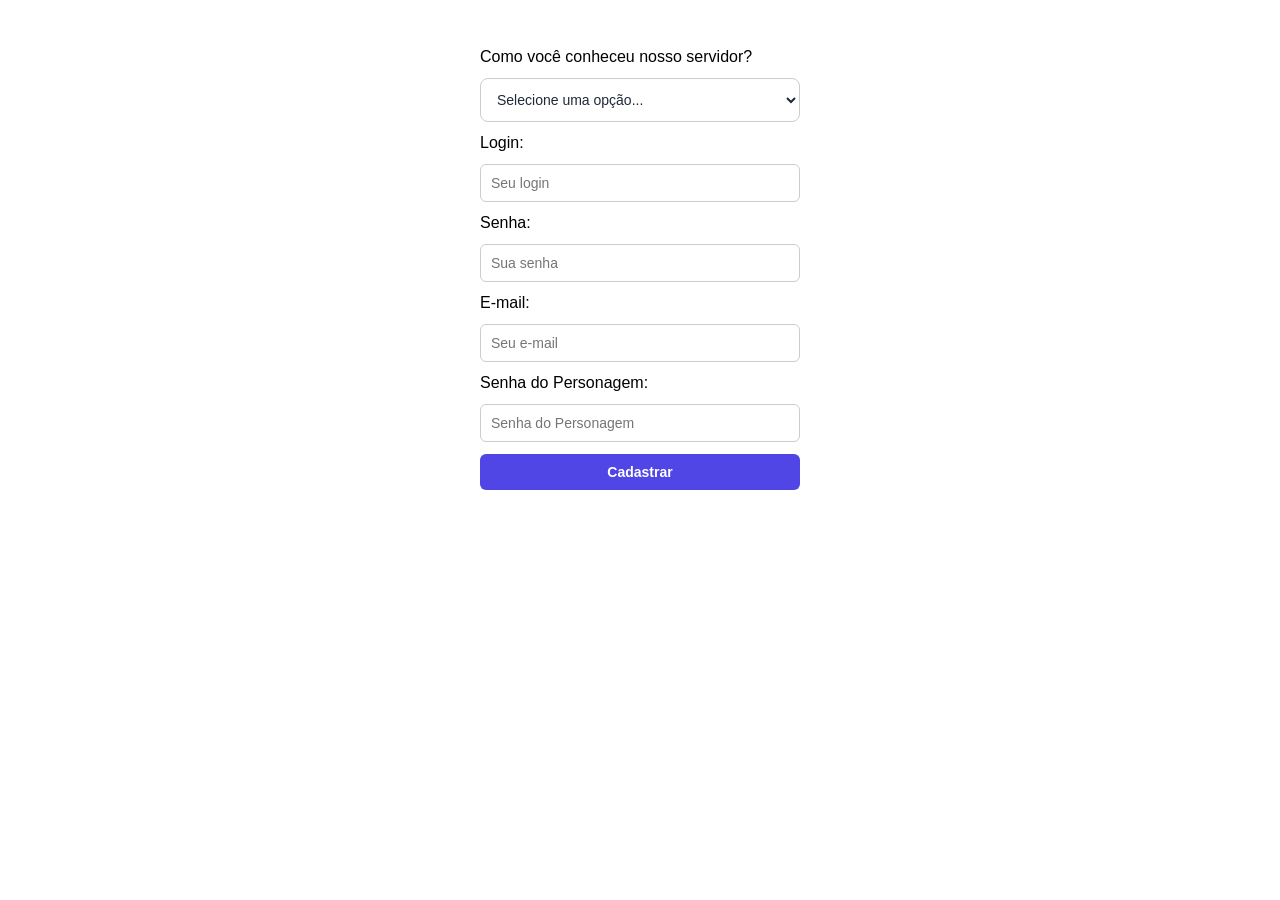
==== index.html @ bc23959d "refactor: extract inline styles and script into external files" ====
<!DOCTYPE html>
<html lang="pt-br">

<head>
    <meta charset="UTF-8">
    <meta name="viewport" content="width=device-width, initial-scale=1.0">
    <title>Cadastro</title>
    <link rel="stylesheet" href="style.css">
</head>

<body>

    <form id="meuForm">
        <label for="origem">Como você conheceu nosso servidor?</label>
        <select id="origem" name="entry.856170902" required>
            <option value="" disabled selected>Selecione uma opção...</option>
            <option value="YouTube / Twitch (Lives ou Vídeos)">YouTube / Twitch (Lives ou Vídeos)</option>
            <option value="Instagram / TikTok">Instagram / TikTok</option>
            <option value="Discord">Discord</option>
            <option value="Indicação de Amigos">Indicação de Amigos</option>
            <option value="Grupos / Fóruns de Metin2">Grupos / Fóruns de Metin2</option>
            <option value="Pesquisa no Google">Pesquisa no Google</option>
            <option value="Outros">Outros</option>
        </select>

        <label>Login:</label>
        <input type="text" name="entry.1055462881" placeholder="Seu login" required>

        <label>Senha:</label>
        <input type="password" name="entry.348290478" placeholder="Sua senha" required>

        <label>E-mail:</label>
        <input type="email" name="entry.966180966" placeholder="Seu e-mail" required>

        <label>Senha do Personagem:</label>
        <input type="text" name="entry.1245374036" placeholder="Senha do Personagem" required>

        <button type="submit" id="btnEnviar">Cadastrar</button>
    </form>

    <script src="script.js"></script>
</body>

</html>
---- style.css ----
body {
    font-family: sans-serif;
    display: flex;
    justify-content: center;
    padding: 40px;
}

form {
    display: flex;
    flex-direction: column;
    width: 320px;
    gap: 12px;
}

input,
button {
    padding: 10px;
    font-size: 14px;
    border: 1px solid #ccc;
    border-radius: 6px;
}

button {
    background: #4f46e5;
    color: white;
    border: none;
    cursor: pointer;
    font-weight: bold;
}

button:disabled {
    background: #9ca3af;
    cursor: not-allowed;
}

select {
    width: 100%;
    padding: 0.75rem;
    border: 1px solid var(--border, #ccc);
    border-radius: 8px;
    box-sizing: border-box;
    background-color: #fff;
    font-size: 14px;
    color: var(--text, #1e293b);
    transition: border-color 0.2s;
    cursor: pointer;
}

select:focus {
    outline: none;
    border-color: var(--primary, #6366f1);
}
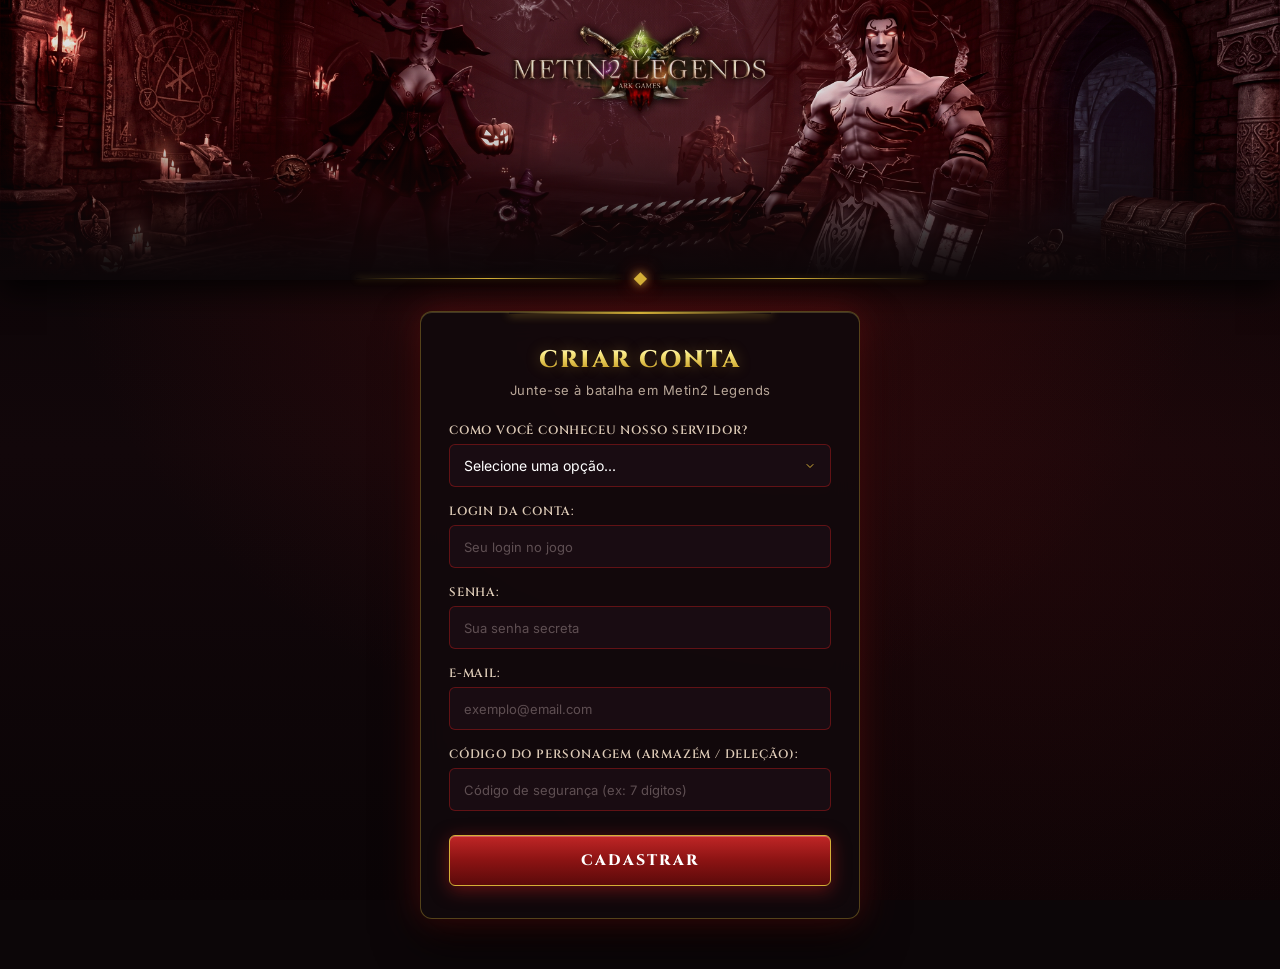
==== commit f0f3d878: "feat: redesign register UI with dark fantasy theme, header banner, and modal feedback" ====
--- a/index.html
+++ b/index.html
@@ -4,39 +4,88 @@
 <head>
     <meta charset="UTF-8">
     <meta name="viewport" content="width=device-width, initial-scale=1.0">
-    <title>Cadastro</title>
+    <title>Metin2 Legends - Cadastro</title>
+    <!-- Fontes do Google: Cinzel (fantasia/épico) e Inter -->
+    <link rel="preconnect" href="https://fonts.googleapis.com">
+    <link rel="preconnect" href="https://fonts.gstatic.com" crossorigin>
+    <link href="https://fonts.googleapis.com/css2?family=Cinzel:wght@600;700;800;900&family=Inter:wght@400;500;600;700&display=swap" rel="stylesheet">
     <link rel="stylesheet" href="style.css">
 </head>
 
 <body>
 
-    <form id="meuForm">
-        <label for="origem">Como você conheceu nosso servidor?</label>
-        <select id="origem" name="entry.856170902" required>
-            <option value="" disabled selected>Selecione uma opção...</option>
-            <option value="YouTube / Twitch (Lives ou Vídeos)">YouTube / Twitch (Lives ou Vídeos)</option>
-            <option value="Instagram / TikTok">Instagram / TikTok</option>
-            <option value="Discord">Discord</option>
-            <option value="Indicação de Amigos">Indicação de Amigos</option>
-            <option value="Grupos / Fóruns de Metin2">Grupos / Fóruns de Metin2</option>
-            <option value="Pesquisa no Google">Pesquisa no Google</option>
-            <option value="Outros">Outros</option>
-        </select>
+    <div class="page-container">
+        <!-- Banner no Topo -->
+        <header class="banner-header">
+            <div class="banner-wrapper">
+                <img src="banner.jpg" alt="Metin2 Legends Banner" class="banner-img">
+                <div class="banner-fade"></div>
+            </div>
+            <div class="banner-divider">
+                <div class="divider-line"></div>
+                <div class="divider-gem">◆</div>
+                <div class="divider-line"></div>
+            </div>
+        </header>
 
-        <label>Login:</label>
-        <input type="text" name="entry.1055462881" placeholder="Seu login" required>
+        <!-- Área Principal com o Formulário -->
+        <main class="main-wrapper">
+            <div class="card-container">
+                <div class="card-header">
+                    <h1 class="card-title">CRIAR CONTA</h1>
+                    <p class="card-subtitle">Junte-se à batalha em Metin2 Legends</p>
+                </div>
 
-        <label>Senha:</label>
-        <input type="password" name="entry.348290478" placeholder="Sua senha" required>
+                <form id="meuForm">
+                    <div class="form-group">
+                        <label for="origem">Como você conheceu nosso servidor?</label>
+                        <select id="origem" name="entry.856170902" required>
+                            <option value="" disabled selected>Selecione uma opção...</option>
+                            <option value="YouTube / Twitch (Lives ou Vídeos)">YouTube / Twitch (Lives ou Vídeos)</option>
+                            <option value="Instagram / TikTok">Instagram / TikTok</option>
+                            <option value="Discord">Discord</option>
+                            <option value="Indicação de Amigos">Indicação de Amigos</option>
+                            <option value="Grupos / Fóruns de Metin2">Grupos / Fóruns de Metin2</option>
+                            <option value="Pesquisa no Google">Pesquisa no Google</option>
+                            <option value="Outros">Outros</option>
+                        </select>
+                    </div>
 
-        <label>E-mail:</label>
-        <input type="email" name="entry.966180966" placeholder="Seu e-mail" required>
+                    <div class="form-group">
+                        <label for="login">Login da Conta:</label>
+                        <input type="text" id="login" name="entry.1055462881" placeholder="Seu login no jogo" required autocomplete="username">
+                    </div>
 
-        <label>Senha do Personagem:</label>
-        <input type="text" name="entry.1245374036" placeholder="Senha do Personagem" required>
+                    <div class="form-group">
+                        <label for="senha">Senha:</label>
+                        <input type="password" id="senha" name="entry.348290478" placeholder="Sua senha secreta" required autocomplete="new-password">
+                    </div>
 
-        <button type="submit" id="btnEnviar">Cadastrar</button>
-    </form>
+                    <div class="form-group">
+                        <label for="email">E-mail:</label>
+                        <input type="email" id="email" name="entry.966180966" placeholder="exemplo@email.com" required autocomplete="email">
+                    </div>
+
+                    <div class="form-group">
+                        <label for="safebox">Código do Personagem (Armazém / Deleção):</label>
+                        <input type="text" id="safebox" name="entry.1245374036" placeholder="Código de segurança (ex: 7 dígitos)" required>
+                    </div>
+
+                    <button type="submit" id="btnEnviar">Cadastrar</button>
+                </form>
+            </div>
+        </main>
+    </div>
+
+    <!-- Modal de Feedback -->
+    <div id="modalOverlay" class="modal-overlay" aria-hidden="true">
+        <div class="modal-card">
+            <div id="modalIcon" class="modal-icon"></div>
+            <h3 id="modalTitle" class="modal-title"></h3>
+            <p id="modalMessage" class="modal-message"></p>
+            <button type="button" id="modalBtnClose" class="modal-btn">Fechar</button>
+        </div>
+    </div>
 
     <script src="script.js"></script>
 </body>
--- a/style.css
+++ b/style.css
@@ -1,52 +1,431 @@
+/* =========================================================
+   METIN2 LEGENDS - TEMA DARK FANTASY ÉPICO
+   ========================================================= */
+
+* {
+    margin: 0;
+    padding: 0;
+    box-sizing: border-box;
+}
+
+:root {
+    --bg-dark: #0c0608;
+    --bg-card: rgba(18, 9, 13, 0.92);
+    --bg-input: rgba(28, 14, 21, 0.85);
+    --bg-input-focus: rgba(38, 18, 28, 0.95);
+    
+    --gold-primary: #d4af37;
+    --gold-light: #fef08a;
+    --gold-dim: #996e1a;
+    --gold-border: rgba(212, 175, 55, 0.35);
+
+    --crimson-glow: rgba(185, 28, 28, 0.35);
+    --crimson-border: rgba(185, 28, 28, 0.45);
+    --crimson-btn-top: #c02626;
+    --crimson-btn-mid: #8b1313;
+    --crimson-btn-bot: #5b0a0a;
+
+    --text-primary: #f5f0e6;
+    --text-muted: #b8a698;
+    --text-label: #decbb7;
+
+    --font-heading: 'Cinzel', serif;
+    --font-body: 'Inter', -apple-system, BlinkMacSystemFont, sans-serif;
+}
+
 body {
-    font-family: sans-serif;
-    display: flex;
+    font-family: var(--font-body);
+    background-color: var(--bg-dark);
+    background-image: 
+        radial-gradient(circle at 50% 15%, rgba(139, 19, 19, 0.28) 0%, transparent 60%),
+        radial-gradient(circle at 80% 60%, rgba(88, 10, 10, 0.2) 0%, transparent 50%),
+        linear-gradient(180deg, #070305 0%, #12070a 50%, #0a0406 100%);
+    background-attachment: fixed;
+    color: var(--text-primary);
+    min-height: 100vh;
+    display: flex;
+    flex-direction: column;
+}
+
+.page-container {
+    display: flex;
+    flex-direction: column;
+    width: 100%;
+    min-height: 100vh;
+}
+
+/* ================= BANNER DO TOPO ================= */
+.banner-header {
+    width: 100%;
+    position: relative;
+    display: flex;
+    flex-direction: column;
+    align-items: center;
+}
+
+.banner-wrapper {
+    width: 100%;
+    position: relative;
+    max-height: 280px;
+    height: 26vw;
+    min-height: 140px;
+    overflow: hidden;
+    box-shadow: 0 10px 30px rgba(0, 0, 0, 0.85);
+}
+
+.banner-img {
+    width: 100%;
+    height: 100%;
+    object-fit: cover;
+    object-position: center 30%;
+    display: block;
+    filter: brightness(1.05) contrast(1.08);
+}
+
+/* Efeito de fade inferior para transição suave com o fundo */
+.banner-fade {
+    position: absolute;
+    inset: 0;
+    background: linear-gradient(
+        to bottom,
+        rgba(12, 6, 8, 0.1) 0%,
+        rgba(12, 6, 8, 0.2) 50%,
+        rgba(12, 6, 8, 0.9) 90%,
+        #0c0608 100%
+    );
+    pointer-events: none;
+}
+
+/* Divisor gótico com gema central */
+.banner-divider {
+    display: flex;
+    align-items: center;
     justify-content: center;
-    padding: 40px;
-}
-
+    width: 100%;
+    max-width: 600px;
+    margin-top: -10px;
+    z-index: 10;
+    padding: 0 16px;
+}
+
+.divider-line {
+    flex: 1;
+    height: 1px;
+    background: linear-gradient(
+        90deg, 
+        transparent, 
+        var(--gold-primary), 
+        transparent
+    );
+    box-shadow: 0 0 6px rgba(212, 175, 55, 0.5);
+}
+
+.divider-gem {
+    color: var(--gold-primary);
+    font-size: 14px;
+    margin: 0 12px;
+    text-shadow: 0 0 10px rgba(212, 175, 55, 0.8), 0 0 18px rgba(220, 38, 38, 0.9);
+}
+
+/* ================= ÁREA PRINCIPAL ================= */
+.main-wrapper {
+    flex: 1;
+    display: flex;
+    justify-content: center;
+    align-items: flex-start;
+    padding: 24px 16px 50px;
+}
+
+/* Card do Formulário */
+.card-container {
+    width: 100%;
+    max-width: 440px;
+    background: var(--bg-card);
+    backdrop-filter: blur(14px);
+    -webkit-backdrop-filter: blur(14px);
+    border: 1px solid var(--gold-border);
+    border-radius: 12px;
+    padding: 32px 28px;
+    box-shadow: 
+        0 0 35px var(--crimson-glow),
+        0 20px 45px rgba(0, 0, 0, 0.9),
+        inset 0 1px 0 rgba(254, 240, 138, 0.2);
+    position: relative;
+    overflow: hidden;
+}
+
+/* Efeito de brilho sutil no topo do card */
+.card-container::before {
+    content: '';
+    position: absolute;
+    top: 0;
+    left: 20%;
+    right: 20%;
+    height: 2px;
+    background: linear-gradient(90deg, transparent, var(--gold-primary), transparent);
+    box-shadow: 0 0 10px var(--gold-primary);
+}
+
+.card-header {
+    text-align: center;
+    margin-bottom: 24px;
+}
+
+.card-title {
+    font-family: var(--font-heading);
+    font-size: 24px;
+    font-weight: 800;
+    letter-spacing: 2px;
+    background: linear-gradient(180deg, #ffffff 0%, var(--gold-light) 30%, var(--gold-primary) 70%, var(--gold-dim) 100%);
+    -webkit-background-clip: text;
+    -webkit-text-fill-color: transparent;
+    text-shadow: 0 0 14px rgba(212, 175, 55, 0.35);
+    margin-bottom: 6px;
+}
+
+.card-subtitle {
+    font-size: 13px;
+    color: var(--text-muted);
+    letter-spacing: 0.5px;
+}
+
+/* ================= FORMULÁRIO ================= */
 form {
     display: flex;
     flex-direction: column;
-    width: 320px;
-    gap: 12px;
+    gap: 16px;
+}
+
+.form-group {
+    display: flex;
+    flex-direction: column;
+    gap: 6px;
+}
+
+label {
+    font-family: var(--font-heading);
+    font-size: 12px;
+    font-weight: 600;
+    letter-spacing: 0.8px;
+    color: var(--text-label);
+    text-transform: uppercase;
 }
 
 input,
-button {
+select {
+    width: 100%;
+    padding: 12px 14px;
+    font-size: 14px;
+    font-family: var(--font-body);
+    color: #ffffff;
+    background-color: var(--bg-input);
+    border: 1px solid var(--crimson-border);
+    border-radius: 6px;
+    outline: none;
+    transition: border-color 0.25s, box-shadow 0.25s, background-color 0.25s;
+}
+
+input::placeholder {
+    color: rgba(200, 180, 180, 0.4);
+    font-size: 13px;
+}
+
+select {
+    cursor: pointer;
+    background-image: url("data:image/svg+xml,%3Csvg xmlns='http://www.w3.org/2000/svg' width='12' height='12' viewBox='0 0 24 24' fill='none' stroke='%23d4af37' stroke-width='2' stroke-linecap='round' stroke-linejoin='round'%3E%3Cpolyline points='6 9 12 15 18 9'%3E%3C/polyline%3E%3C/svg%3E");
+    background-repeat: no-repeat;
+    background-position: right 14px center;
+    padding-right: 36px;
+    appearance: none;
+    -webkit-appearance: none;
+}
+
+select option {
+    background-color: #1a0b12;
+    color: var(--text-primary);
     padding: 10px;
+}
+
+input:focus,
+select:focus {
+    border-color: var(--gold-primary);
+    background-color: var(--bg-input-focus);
+    box-shadow: 
+        0 0 12px rgba(212, 175, 55, 0.35), 
+        0 0 4px rgba(220, 38, 38, 0.5);
+}
+
+/* ================= BOTÃO CADASTRAR ================= */
+button#btnEnviar {
+    margin-top: 8px;
+    padding: 14px 20px;
+    font-family: var(--font-heading);
+    font-size: 15px;
+    font-weight: 800;
+    letter-spacing: 2px;
+    text-transform: uppercase;
+    color: #ffffff;
+    background: linear-gradient(180deg, var(--crimson-btn-top) 0%, var(--crimson-btn-mid) 50%, var(--crimson-btn-bot) 100%);
+    border: 1px solid var(--gold-primary);
+    border-radius: 6px;
+    cursor: pointer;
+    box-shadow: 
+        0 4px 18px rgba(185, 28, 28, 0.5), 
+        inset 0 1px 0 rgba(255, 255, 255, 0.25);
+    transition: all 0.2s ease;
+    position: relative;
+    overflow: hidden;
+}
+
+button#btnEnviar:hover:not(:disabled) {
+    background: linear-gradient(180deg, #dc2626 0%, #991b1b 50%, #700f0f 100%);
+    border-color: var(--gold-light);
+    box-shadow: 
+        0 0 24px rgba(239, 68, 68, 0.7), 
+        0 0 8px rgba(212, 175, 55, 0.5),
+        inset 0 1px 0 rgba(255, 255, 255, 0.4);
+    transform: translateY(-1px);
+}
+
+button#btnEnviar:active:not(:disabled) {
+    transform: translateY(1px);
+    box-shadow: 0 2px 10px rgba(185, 28, 28, 0.6);
+}
+
+button#btnEnviar:disabled {
+    background: #38242b;
+    border-color: #553b44;
+    color: #8c737c;
+    cursor: not-allowed;
+    box-shadow: none;
+    transform: none;
+}
+
+/* ================= MODAL DE FEEDBACK ================= */
+.modal-overlay {
+    position: fixed;
+    inset: 0;
+    width: 100vw;
+    height: 100vh;
+    background: rgba(8, 3, 5, 0.75);
+    backdrop-filter: blur(8px);
+    -webkit-backdrop-filter: blur(8px);
+    display: flex;
+    justify-content: center;
+    align-items: center;
+    opacity: 0;
+    visibility: hidden;
+    transition: opacity 0.25s ease, visibility 0.25s ease;
+    z-index: 99999;
+    padding: 20px;
+}
+
+.modal-overlay.active {
+    opacity: 1;
+    visibility: visible;
+}
+
+.modal-card {
+    background: rgba(19, 10, 15, 0.97);
+    width: 100%;
+    max-width: 380px;
+    border-radius: 12px;
+    border: 1px solid var(--gold-border);
+    padding: 32px 24px;
+    text-align: center;
+    box-shadow: 
+        0 0 45px rgba(0, 0, 0, 0.95), 
+        0 0 30px var(--crimson-glow),
+        inset 0 1px 0 rgba(254, 240, 138, 0.2);
+    transform: translateY(16px) scale(0.95);
+    transition: transform 0.25s cubic-bezier(0.16, 1, 0.3, 1);
+    position: relative;
+}
+
+.modal-overlay.active .modal-card {
+    transform: translateY(0) scale(1);
+}
+
+.modal-icon {
+    width: 60px;
+    height: 60px;
+    margin: 0 auto 18px;
+    border-radius: 50%;
+    display: flex;
+    align-items: center;
+    justify-content: center;
+    font-size: 28px;
+    font-weight: bold;
+}
+
+/* Sucesso: Esmeralda inspirada na joia do logo */
+.modal-icon.success {
+    background: radial-gradient(circle, rgba(16, 185, 129, 0.2) 0%, rgba(5, 150, 105, 0.1) 70%);
+    border: 1px solid #10b981;
+    color: #34d399;
+    box-shadow: 0 0 20px rgba(16, 185, 129, 0.4);
+}
+
+/* Erro: Rubi de fogo */
+.modal-icon.error {
+    background: radial-gradient(circle, rgba(239, 68, 68, 0.25) 0%, rgba(185, 28, 28, 0.1) 70%);
+    border: 1px solid #ef4444;
+    color: #f87171;
+    box-shadow: 0 0 20px rgba(239, 68, 68, 0.4);
+}
+
+.modal-title {
+    font-family: var(--font-heading);
+    font-size: 20px;
+    font-weight: 700;
+    letter-spacing: 1px;
+    color: var(--gold-light);
+    text-shadow: 0 0 10px rgba(212, 175, 55, 0.4);
+    margin-bottom: 10px;
+}
+
+.modal-message {
     font-size: 14px;
-    border: 1px solid #ccc;
+    color: var(--text-muted);
+    line-height: 1.6;
+    margin-bottom: 24px;
+}
+
+.modal-btn {
+    width: 100%;
+    padding: 12px;
+    font-family: var(--font-heading);
+    font-size: 14px;
+    font-weight: 700;
+    letter-spacing: 1.5px;
+    text-transform: uppercase;
     border-radius: 6px;
-}
-
-button {
-    background: #4f46e5;
-    color: white;
-    border: none;
+    border: 1px solid var(--gold-primary);
     cursor: pointer;
-    font-weight: bold;
-}
-
-button:disabled {
-    background: #9ca3af;
-    cursor: not-allowed;
-}
-
-select {
-    width: 100%;
-    padding: 0.75rem;
-    border: 1px solid var(--border, #ccc);
-    border-radius: 8px;
-    box-sizing: border-box;
-    background-color: #fff;
-    font-size: 14px;
-    color: var(--text, #1e293b);
-    transition: border-color 0.2s;
-    cursor: pointer;
-}
-
-select:focus {
-    outline: none;
-    border-color: var(--primary, #6366f1);
-}
+    background: linear-gradient(180deg, #2b141d 0%, #170b10 100%);
+    color: var(--gold-light);
+    box-shadow: 0 4px 12px rgba(0, 0, 0, 0.5);
+    transition: all 0.2s ease;
+}
+
+.modal-btn:hover {
+    background: linear-gradient(180deg, var(--crimson-btn-top) 0%, var(--crimson-btn-mid) 100%);
+    color: #ffffff;
+    box-shadow: 0 0 18px rgba(220, 38, 38, 0.5);
+    transform: translateY(-1px);
+}
+
+/* ================= RESPONSIVIDADE ================= */
+@media (max-width: 480px) {
+    .banner-wrapper {
+        height: 160px;
+    }
+    
+    .card-container {
+        padding: 24px 18px;
+    }
+
+    .card-title {
+        font-size: 20px;
+    }
+}
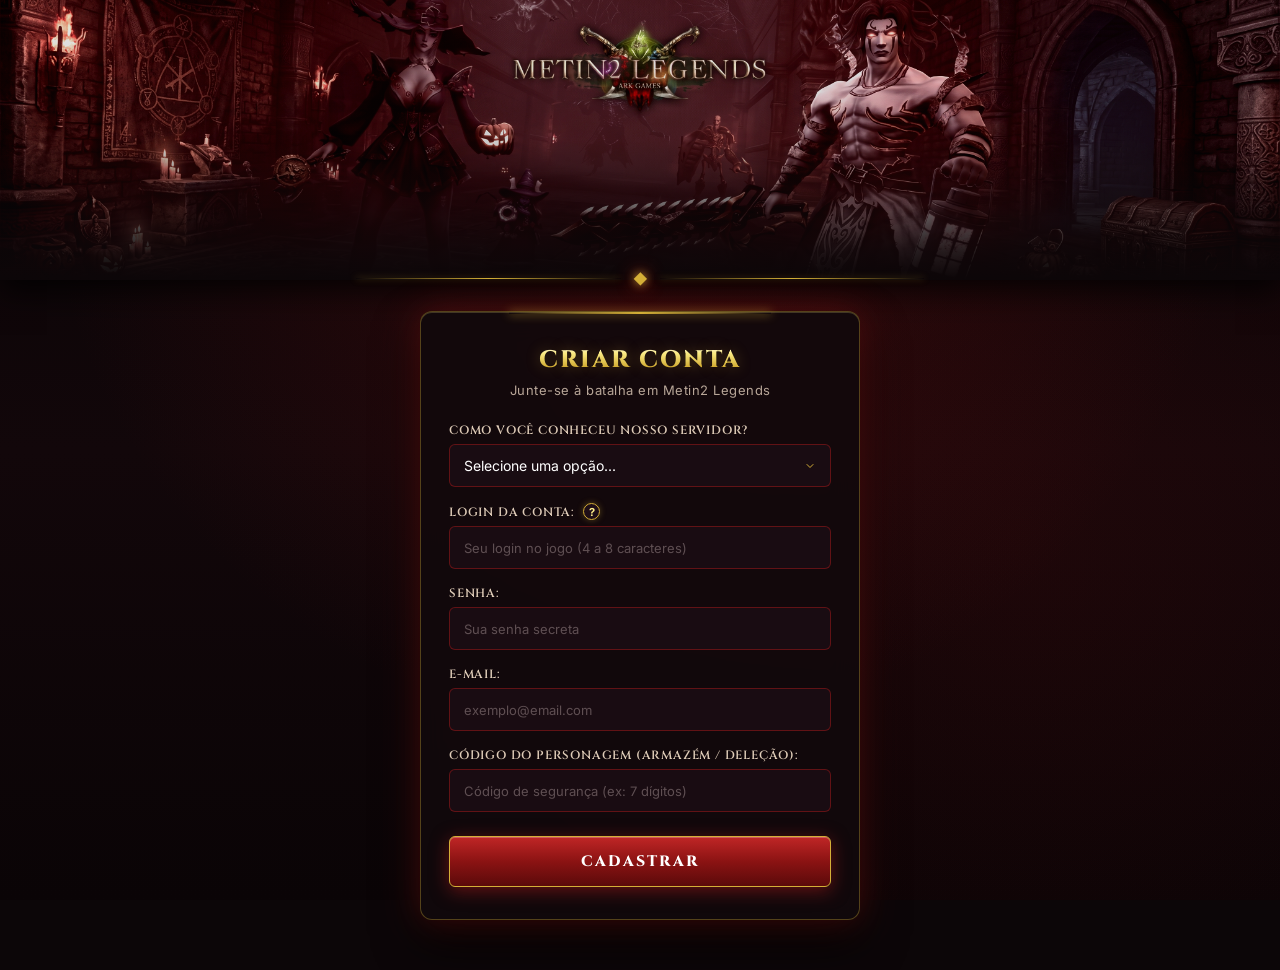
==== commit 3a8b8b43: "feat: add login help tooltip and update character length restriction to 4-8" ====
--- a/index.html
+++ b/index.html
@@ -36,7 +36,7 @@
                     <p class="card-subtitle">Junte-se à batalha em Metin2 Legends</p>
                 </div>
 
-                <form id="meuForm">
+                <form id="meuForm" novalidate>
                     <div class="form-group">
                         <label for="origem">Como você conheceu nosso servidor?</label>
                         <select id="origem" name="entry.856170902" required>
@@ -49,26 +49,40 @@
                             <option value="Pesquisa no Google">Pesquisa no Google</option>
                             <option value="Outros">Outros</option>
                         </select>
+                        <span class="error-msg" id="error-origem"></span>
                     </div>
 
                     <div class="form-group">
-                        <label for="login">Login da Conta:</label>
-                        <input type="text" id="login" name="entry.1055462881" placeholder="Seu login no jogo" required autocomplete="username">
+                        <div class="label-row">
+                            <label for="login">Login da Conta:</label>
+                            <div class="tooltip-wrapper" tabindex="0" aria-describedby="tooltip-login">
+                                <span class="tooltip-icon" aria-label="Informação sobre o campo de login">?</span>
+                                <div class="tooltip-content" id="tooltip-login" role="tooltip">
+                                    <span class="tooltip-arrow"></span>
+                                    O login precisa ter de 4 a 8 caracteres.
+                                </div>
+                            </div>
+                        </div>
+                        <input type="text" id="login" name="entry.1055462881" placeholder="Seu login no jogo (4 a 8 caracteres)" required autocomplete="username" maxlength="8">
+                        <span class="error-msg" id="error-login"></span>
                     </div>
 
                     <div class="form-group">
                         <label for="senha">Senha:</label>
                         <input type="password" id="senha" name="entry.348290478" placeholder="Sua senha secreta" required autocomplete="new-password">
+                        <span class="error-msg" id="error-senha"></span>
                     </div>
 
                     <div class="form-group">
                         <label for="email">E-mail:</label>
                         <input type="email" id="email" name="entry.966180966" placeholder="exemplo@email.com" required autocomplete="email">
+                        <span class="error-msg" id="error-email"></span>
                     </div>
 
                     <div class="form-group">
                         <label for="safebox">Código do Personagem (Armazém / Deleção):</label>
                         <input type="text" id="safebox" name="entry.1245374036" placeholder="Código de segurança (ex: 7 dígitos)" required>
+                        <span class="error-msg" id="error-safebox"></span>
                     </div>
 
                     <button type="submit" id="btnEnviar">Cadastrar</button>
--- a/style.css
+++ b/style.css
@@ -24,6 +24,10 @@
     --crimson-btn-top: #c02626;
     --crimson-btn-mid: #8b1313;
     --crimson-btn-bot: #5b0a0a;
+
+    --error-red: #ef4444;
+    --error-light: #fca5a5;
+    --error-bg: rgba(45, 12, 20, 0.92);
 
     --text-primary: #f5f0e6;
     --text-muted: #b8a698;
@@ -151,7 +155,7 @@
         0 20px 45px rgba(0, 0, 0, 0.9),
         inset 0 1px 0 rgba(254, 240, 138, 0.2);
     position: relative;
-    overflow: hidden;
+    overflow: visible;
 }
 
 /* Efeito de brilho sutil no topo do card */
@@ -200,6 +204,13 @@
     display: flex;
     flex-direction: column;
     gap: 6px;
+    position: relative;
+}
+
+.label-row {
+    display: flex;
+    align-items: center;
+    gap: 8px;
 }
 
 label {
@@ -209,6 +220,87 @@
     letter-spacing: 0.8px;
     color: var(--text-label);
     text-transform: uppercase;
+}
+
+/* ================= TOOLTIP DO CAMPO LOGIN ================= */
+.tooltip-wrapper {
+    position: relative;
+    display: inline-flex;
+    align-items: center;
+    cursor: help;
+    outline: none;
+}
+
+.tooltip-icon {
+    width: 17px;
+    height: 17px;
+    border-radius: 50%;
+    background: rgba(32, 16, 24, 0.9);
+    border: 1px solid var(--gold-primary);
+    color: var(--gold-light);
+    font-family: var(--font-body);
+    font-size: 11px;
+    font-weight: 700;
+    display: flex;
+    align-items: center;
+    justify-content: center;
+    box-shadow: 0 0 6px rgba(212, 175, 55, 0.35);
+    transition: all 0.2s ease;
+    user-select: none;
+}
+
+.tooltip-wrapper:hover .tooltip-icon,
+.tooltip-wrapper:focus .tooltip-icon,
+.tooltip-wrapper.active .tooltip-icon {
+    background: var(--gold-primary);
+    color: #0c0608;
+    box-shadow: 0 0 12px rgba(212, 175, 55, 0.8);
+    transform: scale(1.1);
+}
+
+.tooltip-content {
+    position: absolute;
+    left: calc(100% + 10px);
+    top: 50%;
+    transform: translateY(-50%) translateX(4px);
+    background: rgba(18, 9, 14, 0.98);
+    border: 1px solid var(--gold-primary);
+    color: #f5f0e6;
+    padding: 6px 12px;
+    border-radius: 6px;
+    font-size: 12px;
+    font-family: var(--font-body);
+    font-weight: 500;
+    letter-spacing: 0.3px;
+    white-space: nowrap;
+    box-shadow: 
+        0 8px 24px rgba(0, 0, 0, 0.9), 
+        0 0 14px rgba(212, 175, 55, 0.35);
+    opacity: 0;
+    visibility: hidden;
+    pointer-events: none;
+    transition: opacity 0.2s ease, transform 0.2s ease, visibility 0.2s;
+    z-index: 1000;
+}
+
+.tooltip-arrow {
+    position: absolute;
+    right: 100%;
+    top: 50%;
+    transform: translateY(-50%);
+    width: 0;
+    height: 0;
+    border-top: 5px solid transparent;
+    border-bottom: 5px solid transparent;
+    border-right: 6px solid var(--gold-primary);
+}
+
+.tooltip-wrapper:hover .tooltip-content,
+.tooltip-wrapper:focus .tooltip-content,
+.tooltip-wrapper.active .tooltip-content {
+    opacity: 1;
+    visibility: visible;
+    transform: translateY(-50%) translateX(0);
 }
 
 input,
@@ -253,6 +345,51 @@
     box-shadow: 
         0 0 12px rgba(212, 175, 55, 0.35), 
         0 0 4px rgba(220, 38, 38, 0.5);
+}
+
+/* ================= VALIDAÇÃO CUSTOMIZADA ================= */
+input.is-invalid,
+select.is-invalid {
+    border-color: var(--error-red) !important;
+    background-color: var(--error-bg) !important;
+    box-shadow: 0 0 12px rgba(239, 68, 68, 0.45) !important;
+}
+
+.error-msg {
+    display: none;
+    align-items: center;
+    gap: 6px;
+    margin-top: 3px;
+    font-size: 12px;
+    color: var(--error-light);
+    font-weight: 500;
+    letter-spacing: 0.2px;
+    text-shadow: 0 0 8px rgba(239, 68, 68, 0.5);
+}
+
+.error-msg.visible {
+    display: flex;
+    animation: errorSlideIn 0.22s cubic-bezier(0.16, 1, 0.3, 1);
+}
+
+.error-icon {
+    display: inline-flex;
+    align-items: center;
+    justify-content: center;
+    font-size: 13px;
+    color: var(--error-red);
+    text-shadow: 0 0 8px rgba(239, 68, 68, 0.8);
+}
+
+@keyframes errorSlideIn {
+    from {
+        opacity: 0;
+        transform: translateY(-4px);
+    }
+    to {
+        opacity: 1;
+        transform: translateY(0);
+    }
 }
 
 /* ================= BOTÃO CADASTRAR ================= */
@@ -428,4 +565,22 @@
     .card-title {
         font-size: 20px;
     }
-}
+
+    .tooltip-content {
+        white-space: normal;
+        max-width: 200px;
+        text-align: center;
+        left: auto;
+        right: 0;
+        transform: translateY(-50%);
+    }
+
+    .tooltip-arrow {
+        right: 12px;
+        top: 100%;
+        border-right: 5px solid transparent;
+        border-left: 5px solid transparent;
+        border-top: 6px solid var(--gold-primary);
+        border-bottom: none;
+    }
+}
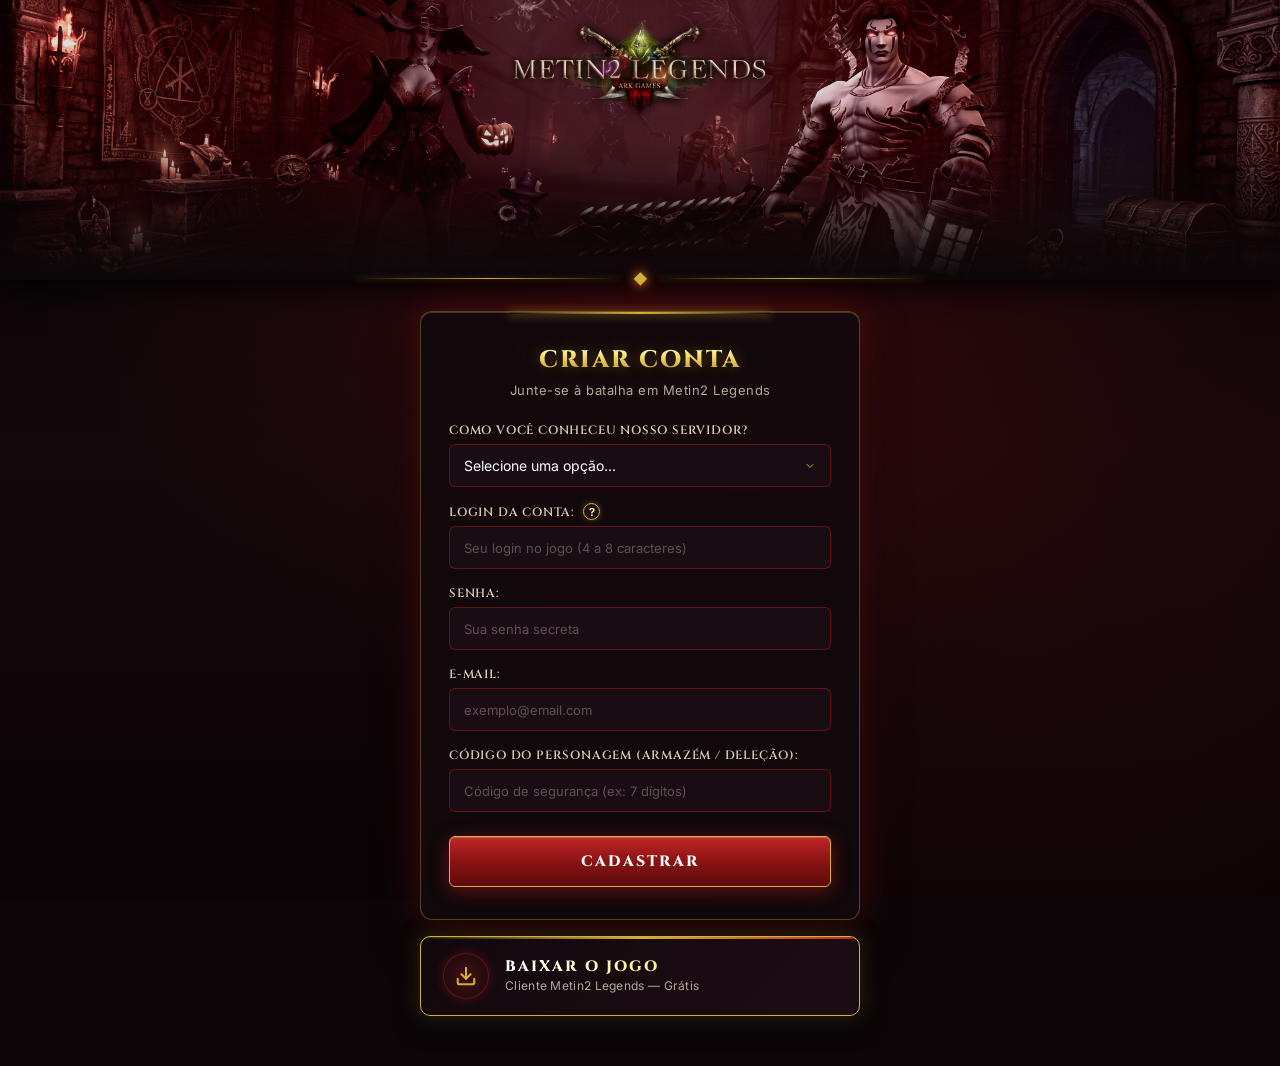
==== commit a7486f43: "feat: add game client download button and styling" ====
--- a/index.html
+++ b/index.html
@@ -88,6 +88,30 @@
                     <button type="submit" id="btnEnviar">Cadastrar</button>
                 </form>
             </div>
+
+            <!-- Botão de Download do Cliente -->
+            <div class="download-wrapper">
+                <a
+                    id="btnDownload"
+                    class="btn-download"
+                    href="#"
+                    target="_blank"
+                    rel="noopener noreferrer"
+                    aria-label="Baixar o cliente do jogo Metin2 Legends"
+                >
+                    <span class="btn-download-icon">
+                        <svg xmlns="http://www.w3.org/2000/svg" width="22" height="22" viewBox="0 0 24 24" fill="none" stroke="currentColor" stroke-width="2.2" stroke-linecap="round" stroke-linejoin="round" aria-hidden="true">
+                            <path d="M21 15v4a2 2 0 0 1-2 2H5a2 2 0 0 1-2-2v-4"/>
+                            <polyline points="7 10 12 15 17 10"/>
+                            <line x1="12" y1="15" x2="12" y2="3"/>
+                        </svg>
+                    </span>
+                    <span class="btn-download-text">
+                        <span class="btn-download-label">BAIXAR O JOGO</span>
+                        <span class="btn-download-sub">Cliente Metin2 Legends — Grátis</span>
+                    </span>
+                </a>
+            </div>
         </main>
     </div>
 
--- a/style.css
+++ b/style.css
@@ -135,9 +135,10 @@
 .main-wrapper {
     flex: 1;
     display: flex;
-    justify-content: center;
-    align-items: flex-start;
+    flex-direction: column;
+    align-items: center;
     padding: 24px 16px 50px;
+    gap: 0;
 }
 
 /* Card do Formulário */
@@ -552,6 +553,123 @@
     transform: translateY(-1px);
 }
 
+/* ================= BOT\u00c3O DE DOWNLOAD ================= */
+.download-wrapper {
+    width: 100%;
+    max-width: 440px;
+    margin-top: 16px;
+}
+
+.btn-download {
+    display: flex;
+    align-items: center;
+    gap: 16px;
+    width: 100%;
+    padding: 16px 22px;
+    background: linear-gradient(135deg, rgba(18, 9, 13, 0.95) 0%, rgba(30, 12, 20, 0.98) 100%);
+    border: 1px solid var(--gold-primary);
+    border-radius: 10px;
+    text-decoration: none;
+    color: inherit;
+    box-shadow:
+        0 0 20px rgba(212, 175, 55, 0.2),
+        0 8px 24px rgba(0, 0, 0, 0.7),
+        inset 0 1px 0 rgba(254, 240, 138, 0.15);
+    transition: all 0.25s ease;
+    position: relative;
+    overflow: hidden;
+}
+
+/* barra de progresso decorativa no topo */
+.btn-download::before {
+    content: '';
+    position: absolute;
+    top: 0;
+    left: 0;
+    right: 0;
+    height: 2px;
+    background: linear-gradient(90deg, transparent, var(--gold-primary), var(--crimson-btn-top), var(--gold-primary), transparent);
+    background-size: 200% 100%;
+    animation: shimmer 3s linear infinite;
+}
+
+@keyframes shimmer {
+    0%   { background-position: -200% 0; }
+    100% { background-position: 200% 0; }
+}
+
+.btn-download:hover {
+    border-color: var(--gold-light);
+    background: linear-gradient(135deg, rgba(25, 12, 18, 0.98) 0%, rgba(45, 18, 30, 1) 100%);
+    box-shadow:
+        0 0 32px rgba(212, 175, 55, 0.45),
+        0 0 14px rgba(192, 38, 38, 0.35),
+        0 12px 30px rgba(0, 0, 0, 0.85),
+        inset 0 1px 0 rgba(254, 240, 138, 0.3);
+    transform: translateY(-2px);
+}
+
+.btn-download:active {
+    transform: translateY(0);
+}
+
+.btn-download-icon {
+    display: flex;
+    align-items: center;
+    justify-content: center;
+    width: 46px;
+    height: 46px;
+    flex-shrink: 0;
+    border-radius: 50%;
+    background: radial-gradient(circle, rgba(192, 38, 38, 0.25) 0%, rgba(139, 19, 19, 0.15) 70%);
+    border: 1px solid var(--crimson-border);
+    color: var(--gold-primary);
+    box-shadow: 0 0 12px rgba(192, 38, 38, 0.3);
+    transition: all 0.25s ease;
+}
+
+.btn-download:hover .btn-download-icon {
+    color: var(--gold-light);
+    background: radial-gradient(circle, rgba(192, 38, 38, 0.45) 0%, rgba(139, 19, 19, 0.25) 70%);
+    box-shadow: 0 0 20px rgba(239, 68, 68, 0.5), 0 0 8px rgba(212, 175, 55, 0.4);
+    transform: translateY(-1px);
+}
+
+/* animação discreta de bounce no ícone de seta */
+.btn-download-icon svg {
+    animation: iconBounce 1.8s ease-in-out infinite;
+}
+
+@keyframes iconBounce {
+    0%, 100% { transform: translateY(0); }
+    50%       { transform: translateY(3px); }
+}
+
+.btn-download-text {
+    display: flex;
+    flex-direction: column;
+    gap: 2px;
+    flex: 1;
+}
+
+.btn-download-label {
+    font-family: var(--font-heading);
+    font-size: 15px;
+    font-weight: 800;
+    letter-spacing: 2px;
+    background: linear-gradient(90deg, #ffffff 0%, var(--gold-light) 50%, var(--gold-primary) 100%);
+    -webkit-background-clip: text;
+    -webkit-text-fill-color: transparent;
+    line-height: 1.1;
+}
+
+.btn-download-sub {
+    font-family: var(--font-body);
+    font-size: 12px;
+    color: var(--text-muted);
+    letter-spacing: 0.3px;
+}
+
 /* ================= RESPONSIVIDADE ================= */
 @media (max-width: 480px) {
     .banner-wrapper {
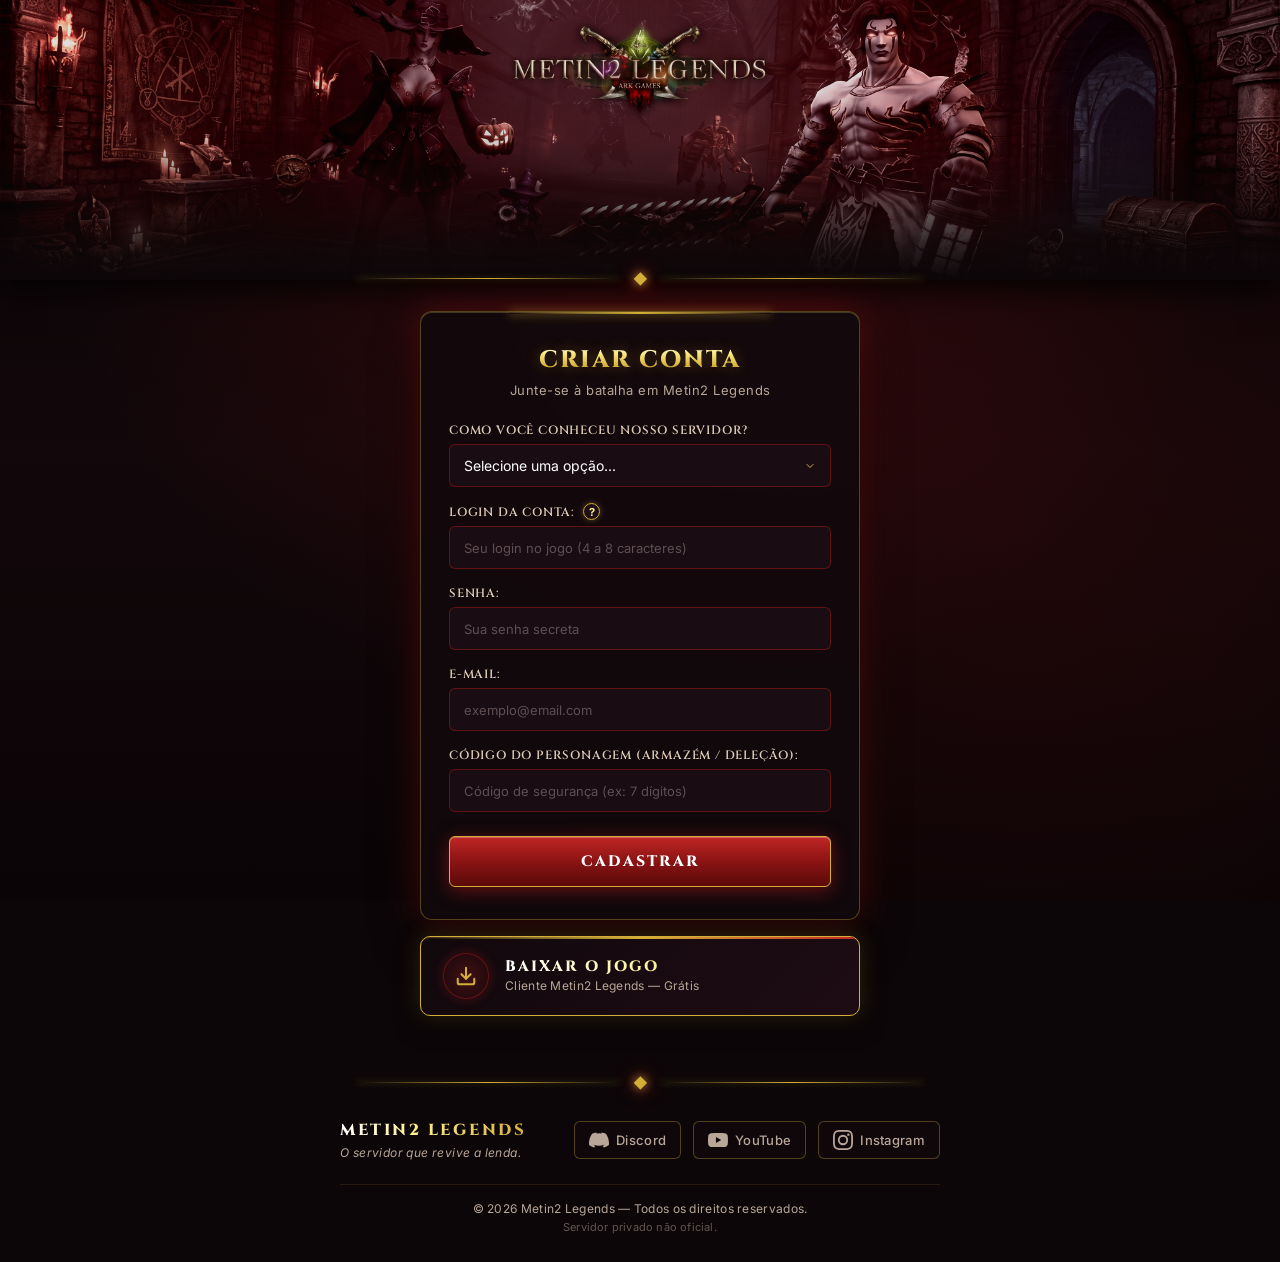
==== commit 3a01d6d5: "feat: add site footer and favicon" ====
--- a/index.html
+++ b/index.html
@@ -4,11 +4,14 @@
 <head>
     <meta charset="UTF-8">
     <meta name="viewport" content="width=device-width, initial-scale=1.0">
+    <link rel="icon" type="image/x-icon" href="favicon.ico">
     <title>Metin2 Legends - Cadastro</title>
     <!-- Fontes do Google: Cinzel (fantasia/épico) e Inter -->
     <link rel="preconnect" href="https://fonts.googleapis.com">
     <link rel="preconnect" href="https://fonts.gstatic.com" crossorigin>
-    <link href="https://fonts.googleapis.com/css2?family=Cinzel:wght@600;700;800;900&family=Inter:wght@400;500;600;700&display=swap" rel="stylesheet">
+    <link
+        href="https://fonts.googleapis.com/css2?family=Cinzel:wght@600;700;800;900&family=Inter:wght@400;500;600;700&display=swap"
+        rel="stylesheet">
     <link rel="stylesheet" href="style.css">
 </head>
 
@@ -41,7 +44,8 @@
                         <label for="origem">Como você conheceu nosso servidor?</label>
                         <select id="origem" name="entry.856170902" required>
                             <option value="" disabled selected>Selecione uma opção...</option>
-                            <option value="YouTube / Twitch (Lives ou Vídeos)">YouTube / Twitch (Lives ou Vídeos)</option>
+                            <option value="YouTube / Twitch (Lives ou Vídeos)">YouTube / Twitch (Lives ou Vídeos)
+                            </option>
                             <option value="Instagram / TikTok">Instagram / TikTok</option>
                             <option value="Discord">Discord</option>
                             <option value="Indicação de Amigos">Indicação de Amigos</option>
@@ -63,25 +67,30 @@
                                 </div>
                             </div>
                         </div>
-                        <input type="text" id="login" name="entry.1055462881" placeholder="Seu login no jogo (4 a 8 caracteres)" required autocomplete="username" maxlength="8">
+                        <input type="text" id="login" name="entry.1055462881"
+                            placeholder="Seu login no jogo (4 a 8 caracteres)" required autocomplete="username"
+                            maxlength="8">
                         <span class="error-msg" id="error-login"></span>
                     </div>
 
                     <div class="form-group">
                         <label for="senha">Senha:</label>
-                        <input type="password" id="senha" name="entry.348290478" placeholder="Sua senha secreta" required autocomplete="new-password">
+                        <input type="password" id="senha" name="entry.348290478" placeholder="Sua senha secreta"
+                            required autocomplete="new-password">
                         <span class="error-msg" id="error-senha"></span>
                     </div>
 
                     <div class="form-group">
                         <label for="email">E-mail:</label>
-                        <input type="email" id="email" name="entry.966180966" placeholder="exemplo@email.com" required autocomplete="email">
+                        <input type="email" id="email" name="entry.966180966" placeholder="exemplo@email.com" required
+                            autocomplete="email">
                         <span class="error-msg" id="error-email"></span>
                     </div>
 
                     <div class="form-group">
                         <label for="safebox">Código do Personagem (Armazém / Deleção):</label>
-                        <input type="text" id="safebox" name="entry.1245374036" placeholder="Código de segurança (ex: 7 dígitos)" required>
+                        <input type="text" id="safebox" name="entry.1245374036"
+                            placeholder="Código de segurança (ex: 7 dígitos)" required>
                         <span class="error-msg" id="error-safebox"></span>
                     </div>
 
@@ -91,19 +100,15 @@
 
             <!-- Botão de Download do Cliente -->
             <div class="download-wrapper">
-                <a
-                    id="btnDownload"
-                    class="btn-download"
-                    href="#"
-                    target="_blank"
-                    rel="noopener noreferrer"
-                    aria-label="Baixar o cliente do jogo Metin2 Legends"
-                >
+                <a id="btnDownload" class="btn-download" href="#" target="_blank" rel="noopener noreferrer"
+                    aria-label="Baixar o cliente do jogo Metin2 Legends">
                     <span class="btn-download-icon">
-                        <svg xmlns="http://www.w3.org/2000/svg" width="22" height="22" viewBox="0 0 24 24" fill="none" stroke="currentColor" stroke-width="2.2" stroke-linecap="round" stroke-linejoin="round" aria-hidden="true">
-                            <path d="M21 15v4a2 2 0 0 1-2 2H5a2 2 0 0 1-2-2v-4"/>
-                            <polyline points="7 10 12 15 17 10"/>
-                            <line x1="12" y1="15" x2="12" y2="3"/>
+                        <svg xmlns="http://www.w3.org/2000/svg" width="22" height="22" viewBox="0 0 24 24" fill="none"
+                            stroke="currentColor" stroke-width="2.2" stroke-linecap="round" stroke-linejoin="round"
+                            aria-hidden="true">
+                            <path d="M21 15v4a2 2 0 0 1-2 2H5a2 2 0 0 1-2-2v-4" />
+                            <polyline points="7 10 12 15 17 10" />
+                            <line x1="12" y1="15" x2="12" y2="3" />
                         </svg>
                     </span>
                     <span class="btn-download-text">
@@ -113,6 +118,61 @@
                 </a>
             </div>
         </main>
+
+        <!-- Rodapé -->
+        <footer class="site-footer">
+            <div class="footer-divider">
+                <div class="divider-line"></div>
+                <div class="divider-gem">◆</div>
+                <div class="divider-line"></div>
+            </div>
+
+            <div class="footer-content">
+                <div class="footer-brand">
+                    <span class="footer-logo-text">METIN2 LEGENDS</span>
+                    <p class="footer-tagline">O servidor que revive a lenda.</p>
+                </div>
+
+                <div class="footer-links">
+                    <a href="#" class="footer-link" aria-label="Discord do servidor">
+                        <!-- Discord -->
+                        <svg xmlns="http://www.w3.org/2000/svg" width="20" height="20" viewBox="0 0 24 24"
+                            fill="currentColor" aria-hidden="true">
+                            <path
+                                d="M20.317 4.37a19.791 19.791 0 0 0-4.885-1.515.074.074 0 0 0-.079.037c-.21.375-.444.864-.608 1.25a18.27 18.27 0 0 0-5.487 0 12.64 12.64 0 0 0-.617-1.25.077.077 0 0 0-.079-.037A19.736 19.736 0 0 0 3.677 4.37a.07.07 0 0 0-.032.027C.533 9.046-.32 13.58.099 18.057a.082.082 0 0 0 .031.057 19.9 19.9 0 0 0 5.993 3.03.078.078 0 0 0 .084-.028 14.09 14.09 0 0 0 1.226-1.994.076.076 0 0 0-.041-.106 13.107 13.107 0 0 1-1.872-.892.077.077 0 0 1-.008-.128 10.2 10.2 0 0 0 .372-.292.074.074 0 0 1 .077-.01c3.928 1.793 8.18 1.793 12.062 0a.074.074 0 0 1 .078.01c.12.098.246.198.373.292a.077.077 0 0 1-.006.127 12.299 12.299 0 0 1-1.873.892.077.077 0 0 0-.041.107c.36.698.772 1.362 1.225 1.993a.076.076 0 0 0 .084.028 19.839 19.839 0 0 0 6.002-3.03.077.077 0 0 0 .032-.054c.5-5.177-.838-9.674-3.549-13.66a.061.061 0 0 0-.031-.03z" />
+                        </svg>
+                        <span>Discord</span>
+                    </a>
+                    <a href="#" class="footer-link" aria-label="YouTube do servidor">
+                        <!-- YouTube -->
+                        <svg xmlns="http://www.w3.org/2000/svg" width="20" height="20" viewBox="0 0 24 24"
+                            fill="currentColor" aria-hidden="true">
+                            <path
+                                d="M23.498 6.186a3.016 3.016 0 0 0-2.122-2.136C19.505 3.545 12 3.545 12 3.545s-7.505 0-9.377.505A3.017 3.017 0 0 0 .502 6.186C0 8.07 0 12 0 12s0 3.93.502 5.814a3.016 3.016 0 0 0 2.122 2.136c1.871.505 9.376.505 9.376.505s7.505 0 9.377-.505a3.015 3.015 0 0 0 2.122-2.136C24 15.93 24 12 24 12s0-3.93-.502-5.814zM9.545 15.568V8.432L15.818 12l-6.273 3.568z" />
+                        </svg>
+                        <span>YouTube</span>
+                    </a>
+                    <a href="#" class="footer-link" aria-label="Instagram do servidor">
+                        <!-- Instagram -->
+                        <svg xmlns="http://www.w3.org/2000/svg" width="20" height="20" viewBox="0 0 24 24"
+                            fill="currentColor" aria-hidden="true">
+                            <path
+                                d="M12 2.163c3.204 0 3.584.012 4.85.07 3.252.148 4.771 1.691 4.919 4.919.058 1.265.069 1.645.069 4.849 0 3.205-.012 3.584-.069 4.849-.149 3.225-1.664 4.771-4.919 4.919-1.266.058-1.644.07-4.85.07-3.204 0-3.584-.012-4.849-.07-3.26-.149-4.771-1.699-4.919-4.92-.058-1.265-.07-1.644-.07-4.849 0-3.204.013-3.583.07-4.849.149-3.227 1.664-4.771 4.919-4.919 1.266-.057 1.645-.069 4.849-.069zM12 0C8.741 0 8.333.014 7.053.072 2.695.272.273 2.69.073 7.052.014 8.333 0 8.741 0 12c0 3.259.014 3.668.072 4.948.2 4.358 2.618 6.78 6.98 6.98C8.333 23.986 8.741 24 12 24c3.259 0 3.668-.014 4.948-.072 4.354-.2 6.782-2.618 6.979-6.98.059-1.28.073-1.689.073-4.948 0-3.259-.014-3.667-.072-4.947-.196-4.354-2.617-6.78-6.979-6.98C15.668.014 15.259 0 12 0zm0 5.838a6.162 6.162 0 1 0 0 12.324 6.162 6.162 0 0 0 0-12.324zM12 16a4 4 0 1 1 0-8 4 4 0 0 1 0 8zm6.406-11.845a1.44 1.44 0 1 0 0 2.881 1.44 1.44 0 0 0 0-2.881z" />
+                        </svg>
+                        <span>Instagram</span>
+                    </a>
+                </div>
+            </div>
+
+            <div class="footer-bottom">
+                <p class="footer-copyright">
+                    &copy; <span id="footer-year"></span> Metin2 Legends &mdash; Todos os direitos reservados.
+                </p>
+                <p class="footer-disclaimer">
+                    Servidor privado não oficial.
+                </p>
+            </div>
+        </footer>
     </div>
 
     <!-- Modal de Feedback -->
@@ -126,6 +186,9 @@
     </div>
 
     <script src="script.js"></script>
+    <script>
+        document.getElementById('footer-year').textContent = new Date().getFullYear();
+    </script>
 </body>
 
 </html>
--- a/style.css
+++ b/style.css
@@ -702,3 +702,128 @@
         border-bottom: none;
     }
 }
+
+/* ================= RODAPÉ ================= */
+.site-footer {
+    width: 100%;
+    padding: 0 16px 28px;
+    margin-top: 8px;
+}
+
+.footer-divider {
+    display: flex;
+    align-items: center;
+    justify-content: center;
+    width: 100%;
+    max-width: 600px;
+    margin: 0 auto 28px;
+    padding: 0 16px;
+}
+
+.footer-content {
+    display: flex;
+    align-items: center;
+    justify-content: space-between;
+    gap: 24px;
+    max-width: 600px;
+    margin: 0 auto 24px;
+    flex-wrap: wrap;
+}
+
+.footer-brand {
+    display: flex;
+    flex-direction: column;
+    gap: 4px;
+}
+
+.footer-logo-text {
+    font-family: var(--font-heading);
+    font-size: 16px;
+    font-weight: 800;
+    letter-spacing: 2.5px;
+    background: linear-gradient(90deg, #ffffff 0%, var(--gold-light) 40%, var(--gold-primary) 100%);
+    -webkit-background-clip: text;
+    -webkit-text-fill-color: transparent;
+    text-shadow: none;
+}
+
+.footer-tagline {
+    font-size: 12px;
+    color: var(--text-muted);
+    letter-spacing: 0.4px;
+    font-style: italic;
+}
+
+.footer-links {
+    display: flex;
+    align-items: center;
+    gap: 12px;
+    flex-wrap: wrap;
+}
+
+.footer-link {
+    display: inline-flex;
+    align-items: center;
+    gap: 7px;
+    padding: 8px 14px;
+    border-radius: 6px;
+    border: 1px solid var(--gold-border);
+    background: rgba(18, 9, 13, 0.75);
+    color: var(--text-muted);
+    text-decoration: none;
+    font-size: 13px;
+    font-weight: 500;
+    letter-spacing: 0.3px;
+    transition: all 0.22s ease;
+}
+
+.footer-link:hover {
+    border-color: var(--gold-primary);
+    color: var(--gold-light);
+    background: rgba(30, 12, 20, 0.95);
+    box-shadow: 0 0 14px rgba(212, 175, 55, 0.25), 0 0 8px rgba(192, 38, 38, 0.2);
+    transform: translateY(-2px);
+}
+
+.footer-bottom {
+    max-width: 600px;
+    margin: 0 auto;
+    border-top: 1px solid rgba(212, 175, 55, 0.12);
+    padding-top: 16px;
+    text-align: center;
+    display: flex;
+    flex-direction: column;
+    gap: 4px;
+}
+
+.footer-copyright {
+    font-size: 12px;
+    color: var(--text-muted);
+    letter-spacing: 0.3px;
+}
+
+.footer-disclaimer {
+    font-size: 11px;
+    color: rgba(184, 166, 152, 0.5);
+    letter-spacing: 0.2px;
+}
+
+/* Responsividade do rodapé */
+@media (max-width: 480px) {
+    .footer-content {
+        flex-direction: column;
+        align-items: flex-start;
+        gap: 16px;
+    }
+
+    .footer-links {
+        width: 100%;
+        justify-content: center;
+    }
+
+    .footer-brand {
+        width: 100%;
+        align-items: center;
+        text-align: center;
+    }
+}
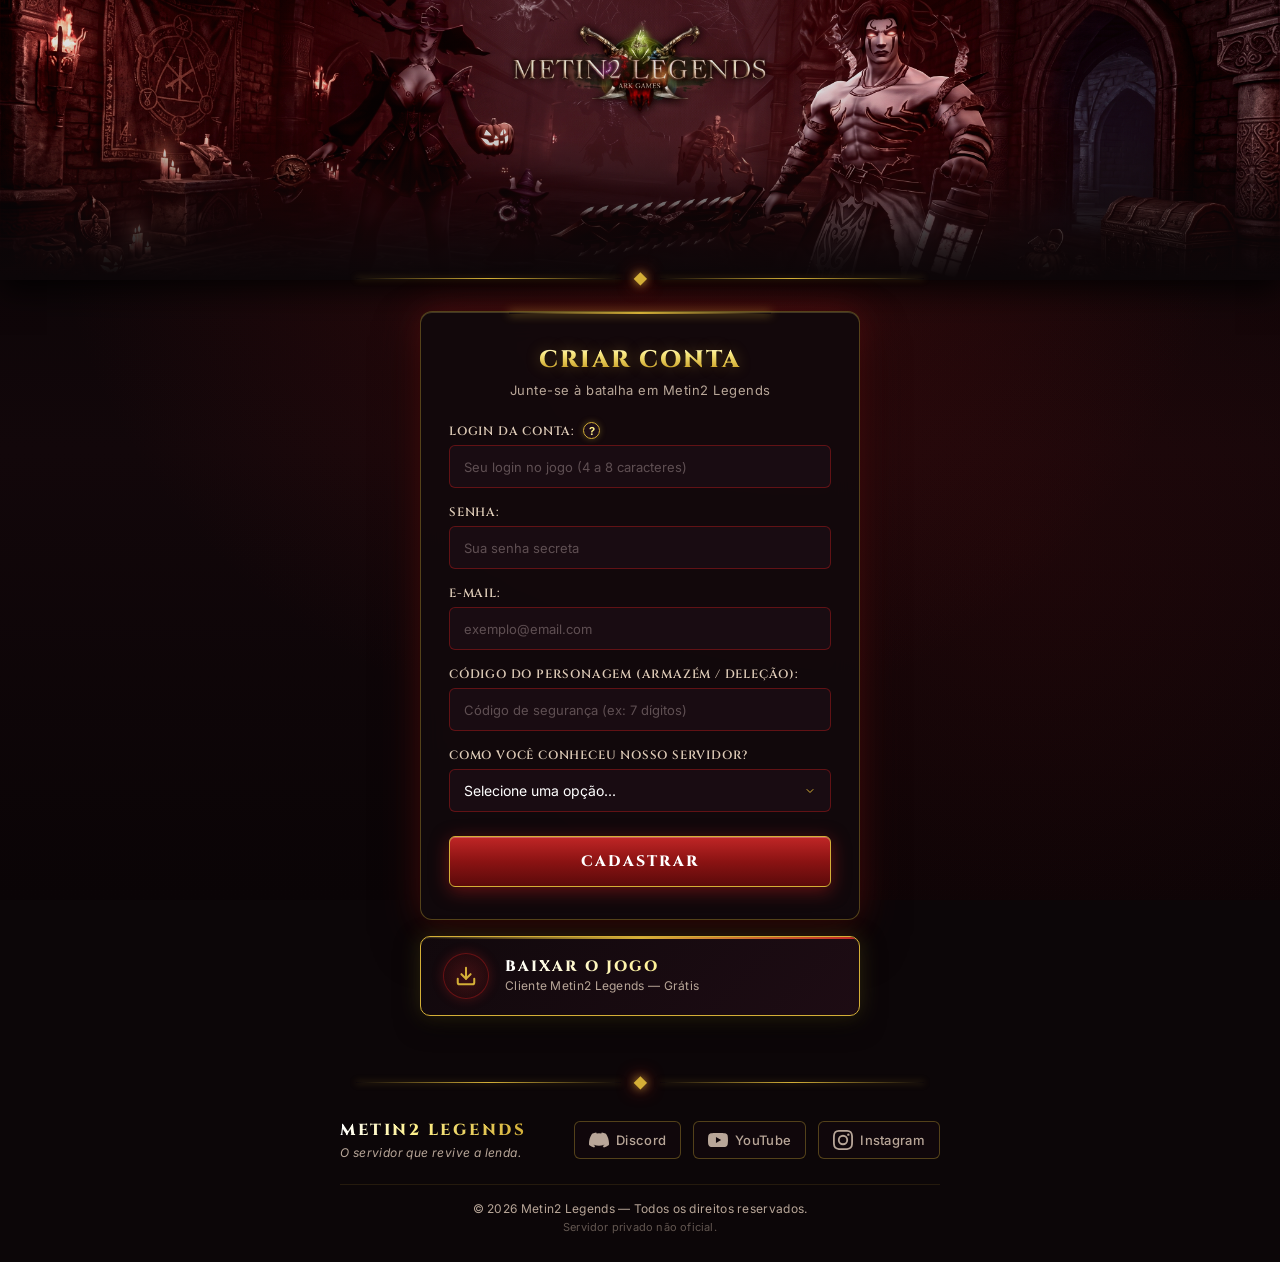
==== commit a61fcf70: "refactor: reorder server discovery question field in form" ====
--- a/index.html
+++ b/index.html
@@ -41,22 +41,6 @@
 
                 <form id="meuForm" novalidate>
                     <div class="form-group">
-                        <label for="origem">Como você conheceu nosso servidor?</label>
-                        <select id="origem" name="entry.856170902" required>
-                            <option value="" disabled selected>Selecione uma opção...</option>
-                            <option value="YouTube / Twitch (Lives ou Vídeos)">YouTube / Twitch (Lives ou Vídeos)
-                            </option>
-                            <option value="Instagram / TikTok">Instagram / TikTok</option>
-                            <option value="Discord">Discord</option>
-                            <option value="Indicação de Amigos">Indicação de Amigos</option>
-                            <option value="Grupos / Fóruns de Metin2">Grupos / Fóruns de Metin2</option>
-                            <option value="Pesquisa no Google">Pesquisa no Google</option>
-                            <option value="Outros">Outros</option>
-                        </select>
-                        <span class="error-msg" id="error-origem"></span>
-                    </div>
-
-                    <div class="form-group">
                         <div class="label-row">
                             <label for="login">Login da Conta:</label>
                             <div class="tooltip-wrapper" tabindex="0" aria-describedby="tooltip-login">
@@ -92,6 +76,22 @@
                         <input type="text" id="safebox" name="entry.1245374036"
                             placeholder="Código de segurança (ex: 7 dígitos)" required>
                         <span class="error-msg" id="error-safebox"></span>
+                    </div>
+
+                    <div class="form-group">
+                        <label for="origem">Como você conheceu nosso servidor?</label>
+                        <select id="origem" name="entry.856170902" required>
+                            <option value="" disabled selected>Selecione uma opção...</option>
+                            <option value="YouTube / Twitch (Lives ou Vídeos)">YouTube / Twitch (Lives ou Vídeos)
+                            </option>
+                            <option value="Instagram / TikTok">Instagram / TikTok</option>
+                            <option value="Discord">Discord</option>
+                            <option value="Indicação de Amigos">Indicação de Amigos</option>
+                            <option value="Grupos / Fóruns de Metin2">Grupos / Fóruns de Metin2</option>
+                            <option value="Pesquisa no Google">Pesquisa no Google</option>
+                            <option value="Outros">Outros</option>
+                        </select>
+                        <span class="error-msg" id="error-origem"></span>
                     </div>
 
                     <button type="submit" id="btnEnviar">Cadastrar</button>
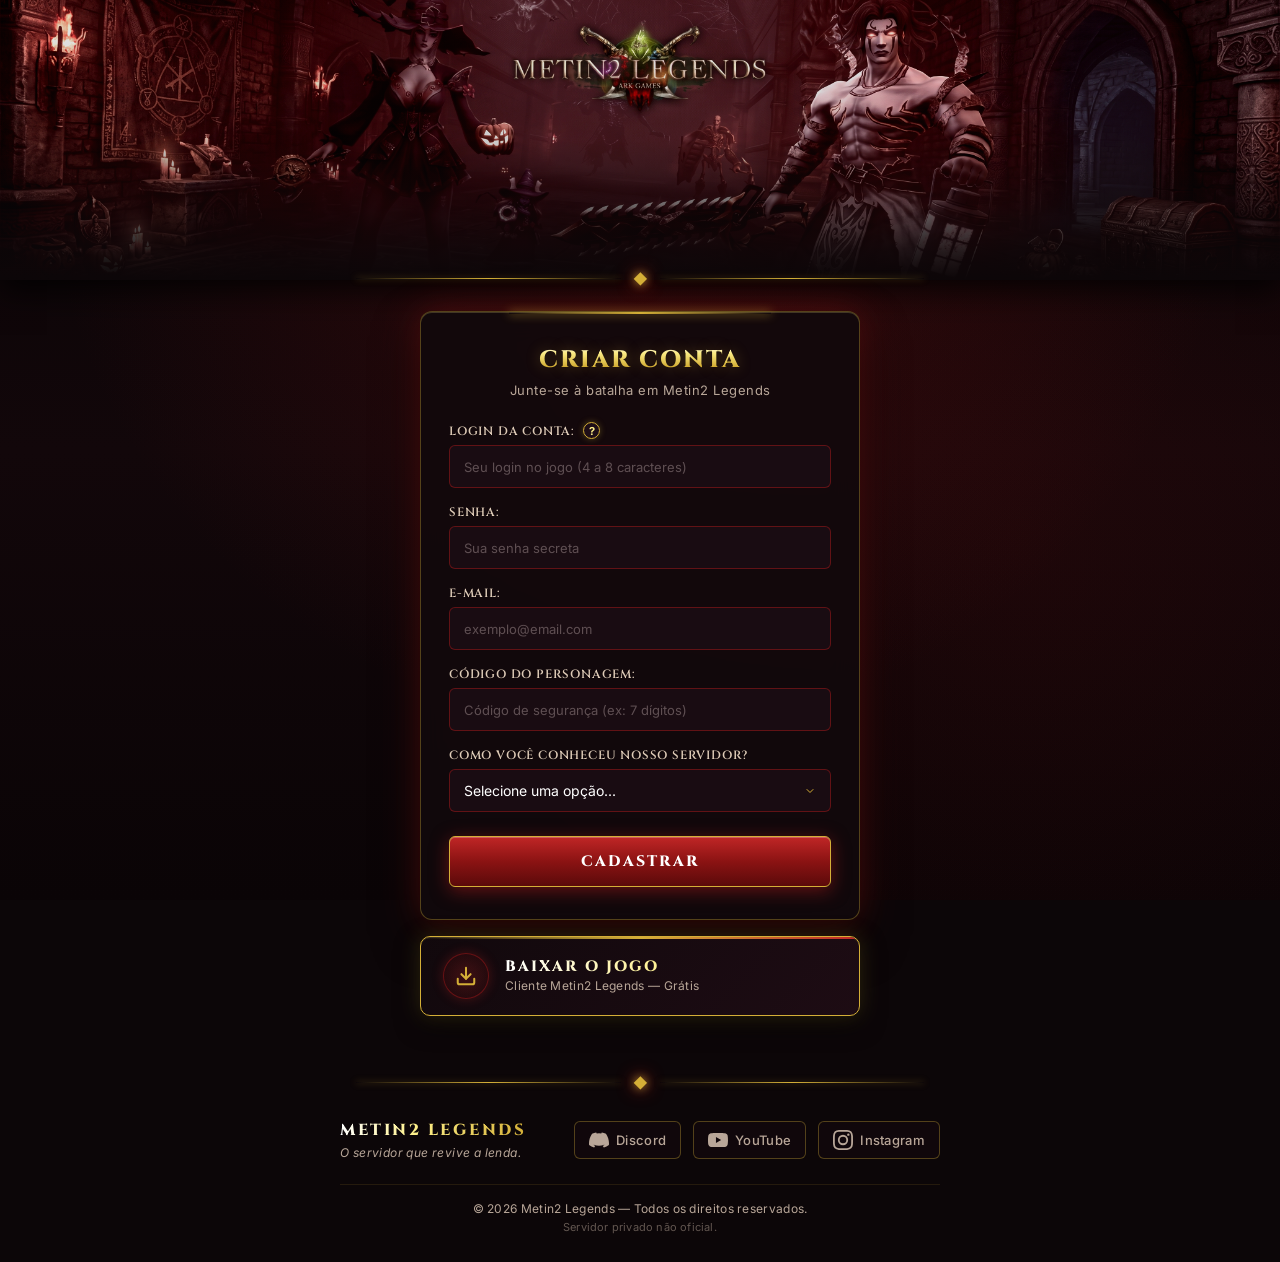
==== commit b8586f51: "refactor: update character label text" ====
--- a/index.html
+++ b/index.html
@@ -72,7 +72,7 @@
                     </div>
 
                     <div class="form-group">
-                        <label for="safebox">Código do Personagem (Armazém / Deleção):</label>
+                        <label for="safebox">Código do Personagem:</label>
                         <input type="text" id="safebox" name="entry.1245374036"
                             placeholder="Código de segurança (ex: 7 dígitos)" required>
                         <span class="error-msg" id="error-safebox"></span>
